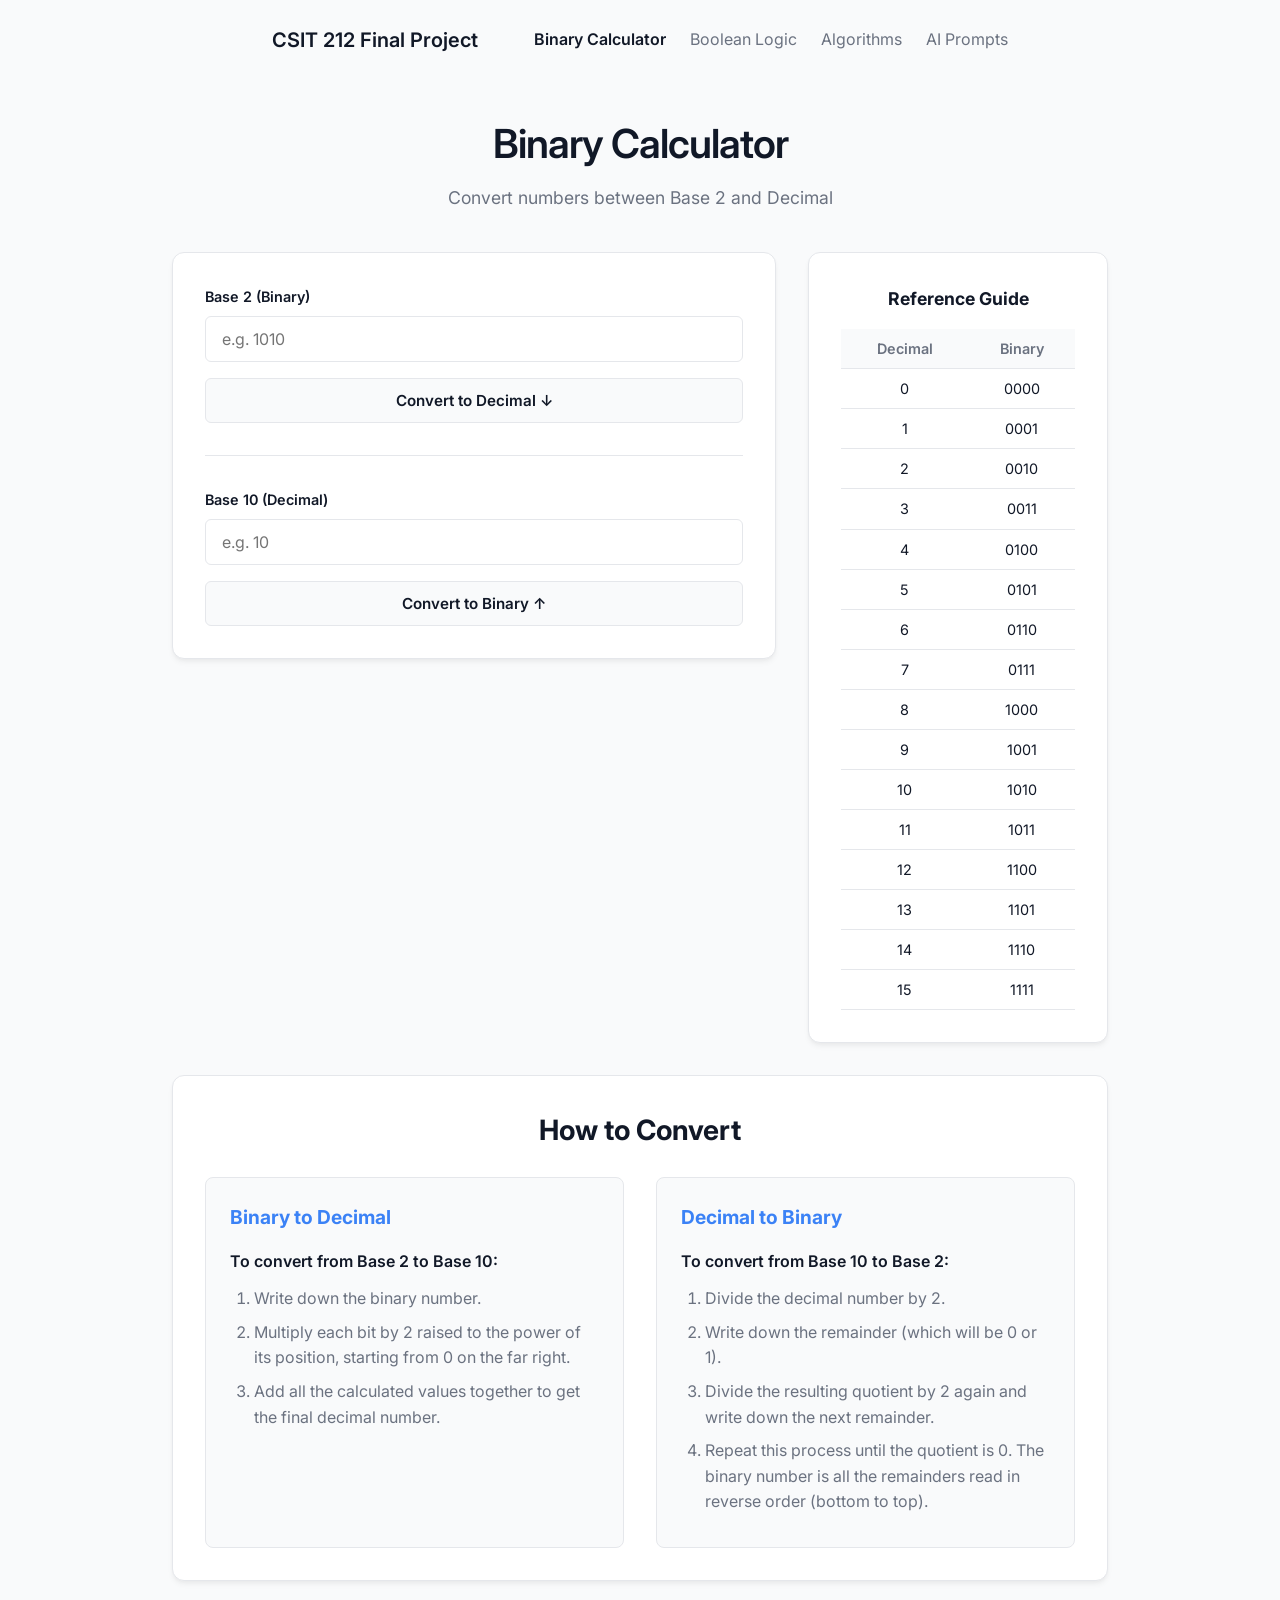
==== index.html @ cc01d803 "Add interactive algorithm visualizer with Merge/Quick Sort" ====
<!DOCTYPE html>
<html lang="en">
<head>
    <meta charset="UTF-8">
    <meta name="viewport" content="width=device-width, initial-scale=1.0">
    <title>CSIT 212 Final Project</title>
    <meta name="description" content="A simple and minimalistic binary conversion calculator.">
    <link rel="preconnect" href="https://fonts.googleapis.com">
    <link rel="preconnect" href="https://fonts.gstatic.com" crossorigin>
    <link href="https://fonts.googleapis.com/css2?family=Inter:wght@300;400;600&display=swap" rel="stylesheet">
    <link rel="stylesheet" href="style.css">
</head>
<body>
    <nav class="navbar">
        <div class="nav-brand">CSIT 212 Final Project</div>
        <ul class="nav-links">
            <li><a href="index.html" class="active">Binary Calculator</a></li>
            <li><a href="boolean-logic.html">Boolean Logic</a></li>
            <li><a href="algorithm-visualizer.html">Algorithms</a></li>
            <li><a href="ai-prompts.html">AI Prompts</a></li>
        </ul>
    </nav>

    <main class="container">
        <header class="header">
            <h1>Binary Calculator</h1>
            <p>Convert numbers between Base 2 and Decimal</p>
        </header>

        <div class="main-content">
            <section class="calculator-card card">
                <div class="input-group">
                    <label for="binaryInput">Base 2 (Binary)</label>
                    <input type="text" id="binaryInput" placeholder="e.g. 1010" autocomplete="off">
                    <button id="btnToDecimal" class="btn">Convert to Decimal &darr;</button>
                </div>

                <div class="divider"></div>

                <div class="input-group">
                    <label for="decimalInput">Base 10 (Decimal)</label>
                    <input type="number" id="decimalInput" placeholder="e.g. 10" autocomplete="off">
                    <button id="btnToBinary" class="btn">Convert to Binary &uarr;</button>
                </div>
                
                <div id="errorMessage" class="error-msg" hidden>Invalid input</div>
            </section>

            <aside class="reference-table card">
                <h3>Reference Guide</h3>
                <table>
                    <thead>
                        <tr><th>Decimal</th><th>Binary</th></tr>
                    </thead>
                    <tbody>
                        <tr><td>0</td><td>0000</td></tr>
                        <tr><td>1</td><td>0001</td></tr>
                        <tr><td>2</td><td>0010</td></tr>
                        <tr><td>3</td><td>0011</td></tr>
                        <tr><td>4</td><td>0100</td></tr>
                        <tr><td>5</td><td>0101</td></tr>
                        <tr><td>6</td><td>0110</td></tr>
                        <tr><td>7</td><td>0111</td></tr>
                        <tr><td>8</td><td>1000</td></tr>
                        <tr><td>9</td><td>1001</td></tr>
                        <tr><td>10</td><td>1010</td></tr>
                        <tr><td>11</td><td>1011</td></tr>
                        <tr><td>12</td><td>1100</td></tr>
                        <tr><td>13</td><td>1101</td></tr>
                        <tr><td>14</td><td>1110</td></tr>
                        <tr><td>15</td><td>1111</td></tr>
                    </tbody>
                </table>
            </aside>
        </div>

        <section class="instructions-section card">
            <h2>How to Convert</h2>
            <div class="instructions-grid">
                <div class="instruction-block">
                    <h3>Binary to Decimal</h3>
                    <p>To convert from Base 2 to Base 10:</p>
                    <ol>
                        <li>Write down the binary number.</li>
                        <li>Multiply each bit by 2 raised to the power of its position, starting from 0 on the far right.</li>
                        <li>Add all the calculated values together to get the final decimal number.</li>
                    </ol>
                </div>
                <div class="instruction-block">
                    <h3>Decimal to Binary</h3>
                    <p>To convert from Base 10 to Base 2:</p>
                    <ol>
                        <li>Divide the decimal number by 2.</li>
                        <li>Write down the remainder (which will be 0 or 1).</li>
                        <li>Divide the resulting quotient by 2 again and write down the next remainder.</li>
                        <li>Repeat this process until the quotient is 0. The binary number is all the remainders read in reverse order (bottom to top).</li>
                    </ol>
                </div>
            </div>
        </section>
    </main>

    <script src="script.js"></script>
</body>
</html>
---- style.css ----
:root {
    --bg-color: #f9fafb;
    --card-bg: #ffffff;
    --text-main: #111827;
    --text-muted: #6b7280;
    --accent-color: #3b82f6;
    --accent-hover: #2563eb;
    --border-color: #e5e7eb;
    --error-color: #ef4444;
}

* {
    box-sizing: border-box;
    margin: 0;
    padding: 0;
}

body {
    font-family: 'Inter', sans-serif;
    background-color: var(--bg-color);
    color: var(--text-main);
    line-height: 1.6;
    display: flex;
    flex-direction: column;
    align-items: center;
    min-height: 100vh;
}

/* Navigation */
.navbar {
    width: 100%;
    max-width: 800px;
    display: flex;
    justify-content: space-between;
    align-items: center;
    padding: 1.5rem 2rem;
    background-color: var(--bg-color);
}

.nav-brand {
    font-weight: 600;
    font-size: 1.25rem;
    color: var(--text-main);
}

.nav-links {
    list-style: none;
    display: flex;
    gap: 1.5rem;
}

.nav-links a {
    text-decoration: none;
    color: var(--text-muted);
    font-weight: 400;
    transition: color 0.2s ease;
}

.nav-links a:hover, .nav-links a.active {
    color: var(--text-main);
    font-weight: 600;
}

/* Layout */
.container {
    width: 100%;
    max-width: 1000px;
    padding: 2rem;
    flex: 1;
}

.header {
    margin-bottom: 2.5rem;
    text-align: center;
}

.header h1 {
    font-size: 2.5rem;
    font-weight: 600;
    margin-bottom: 0.5rem;
    letter-spacing: -0.025em;
}

.header p {
    color: var(--text-muted);
    font-size: 1.1rem;
}

.main-content {
    display: flex;
    gap: 2rem;
    align-items: flex-start;
    flex-wrap: wrap;
}

.card {
    background: var(--card-bg);
    border: 1px solid var(--border-color);
    border-radius: 12px;
    padding: 2rem;
    box-shadow: 0 4px 6px -1px rgba(0, 0, 0, 0.05), 0 2px 4px -1px rgba(0, 0, 0, 0.03);
}

.calculator-card {
    flex: 1;
    min-width: 300px;
}

.input-group {
    display: flex;
    flex-direction: column;
    gap: 0.5rem;
}

.input-group label {
    font-weight: 600;
    font-size: 0.9rem;
    color: var(--text-main);
}

.input-group input {
    padding: 0.75rem 1rem;
    font-size: 1rem;
    border: 1px solid var(--border-color);
    border-radius: 6px;
    outline: none;
    transition: border-color 0.2s ease, box-shadow 0.2s ease;
    font-family: inherit;
}

.input-group input:focus {
    border-color: var(--accent-color);
    box-shadow: 0 0 0 3px rgba(59, 130, 246, 0.1);
}

.btn {
    margin-top: 0.5rem;
    padding: 0.75rem;
    background-color: var(--bg-color);
    color: var(--text-main);
    border: 1px solid var(--border-color);
    border-radius: 6px;
    font-size: 0.95rem;
    font-weight: 600;
    cursor: pointer;
    transition: all 0.2s ease;
    font-family: inherit;
}

.btn:hover {
    background-color: var(--border-color);
}

.btn:active {
    transform: translateY(1px);
}

.divider {
    height: 1px;
    background-color: var(--border-color);
    margin: 2rem 0;
}

.error-msg {
    margin-top: 1.5rem;
    padding: 0.75rem;
    background-color: #fee2e2;
    color: var(--error-color);
    border-radius: 6px;
    font-size: 0.9rem;
    text-align: center;
    border: 1px solid #fecaca;
}

/* AI Prompts Log */
.log-section {
    display: flex;
    flex-direction: column;
    gap: 2rem;
}

.log-entry {
    background: var(--card-bg);
    border: 1px solid var(--border-color);
    border-radius: 12px;
    padding: 1.5rem;
    box-shadow: 0 2px 4px rgba(0,0,0,0.02);
}

.log-meta {
    font-size: 0.85rem;
    color: var(--text-muted);
    margin-bottom: 0.5rem;
}

.log-entry h3 {
    margin-bottom: 1rem;
    font-size: 1.25rem;
}

.prompt-block, .task-block {
    margin-bottom: 1rem;
    padding: 1rem;
    border-radius: 8px;
    font-size: 0.95rem;
}

.prompt-block {
    background-color: var(--bg-color);
    border-left: 3px solid var(--accent-color);
}

.task-block {
    background-color: #f0fdf4;
    border-left: 3px solid #22c55e;
}

.prompt-block strong, .task-block strong {
    display: block;
    margin-bottom: 0.25rem;
    color: var(--text-main);
}

.prompt-block p, .task-block p {
    color: var(--text-muted);
}

/* Reference Table */
.reference-table {
    flex: 0 0 300px;
}

.reference-table h3 {
    margin-bottom: 1rem;
    font-size: 1.1rem;
    text-align: center;
}

table {
    width: 100%;
    border-collapse: collapse;
    font-size: 0.9rem;
}

th, td {
    padding: 0.5rem;
    text-align: center;
    border-bottom: 1px solid var(--border-color);
}

th {
    font-weight: 600;
    color: var(--text-muted);
    background-color: var(--bg-color);
}

tbody tr:hover {
    background-color: #f3f4f6;
}

/* Instructions Section */
.instructions-section {
    margin-top: 2rem;
}

.instructions-section h2 {
    text-align: center;
    margin-bottom: 1.5rem;
    font-size: 1.75rem;
}

.instructions-grid {
    display: flex;
    gap: 2rem;
    flex-wrap: wrap;
}

.instruction-block {
    flex: 1;
    min-width: 300px;
    background-color: var(--bg-color);
    padding: 1.5rem;
    border-radius: 8px;
    border: 1px solid var(--border-color);
}

.instruction-block h3 {
    margin-bottom: 1rem;
    color: var(--accent-color);
    font-size: 1.2rem;
}

.instruction-block p {
    margin-bottom: 0.75rem;
    font-weight: 600;
}

.instruction-block ol {
    margin-left: 1.5rem;
    color: var(--text-muted);
}

.instruction-block li {
    margin-bottom: 0.5rem;
}

/* Logic Simulator */
.interactive-logic h2 {
    font-size: 1.75rem;
    margin-bottom: 0.5rem;
}

.simulator-controls {
    flex-wrap: wrap;
}

.input-section, .gate-section, .output-section {
    display: flex;
    flex-direction: column;
    align-items: center;
    gap: 0.5rem;
}

.input-section label, .gate-section label, .output-section label {
    font-weight: 600;
    color: var(--text-muted);
    font-size: 0.9rem;
}

.toggle-btn {
    width: 60px;
    height: 60px;
    border-radius: 50%;
    border: 2px solid var(--border-color);
    background-color: var(--bg-color);
    font-size: 1.5rem;
    font-weight: 600;
    cursor: pointer;
    transition: all 0.2s ease;
    color: var(--text-main);
}

.toggle-btn[data-state="1"] {
    background-color: var(--accent-color);
    color: #fff;
    border-color: var(--accent-color);
}

.gate-select {
    padding: 0.75rem 1rem;
    font-size: 1.1rem;
    border: 1px solid var(--border-color);
    border-radius: 6px;
    outline: none;
    cursor: pointer;
    background-color: var(--card-bg);
}

.light-bulb {
    width: 60px;
    height: 60px;
    border-radius: 50%;
    background-color: #e5e7eb;
    border: 2px solid #d1d5db;
    transition: all 0.3s ease;
}

.light-bulb.on {
    background-color: #fde047;
    border-color: #facc15;
    box-shadow: 0 0 20px 5px rgba(250, 204, 21, 0.5);
}
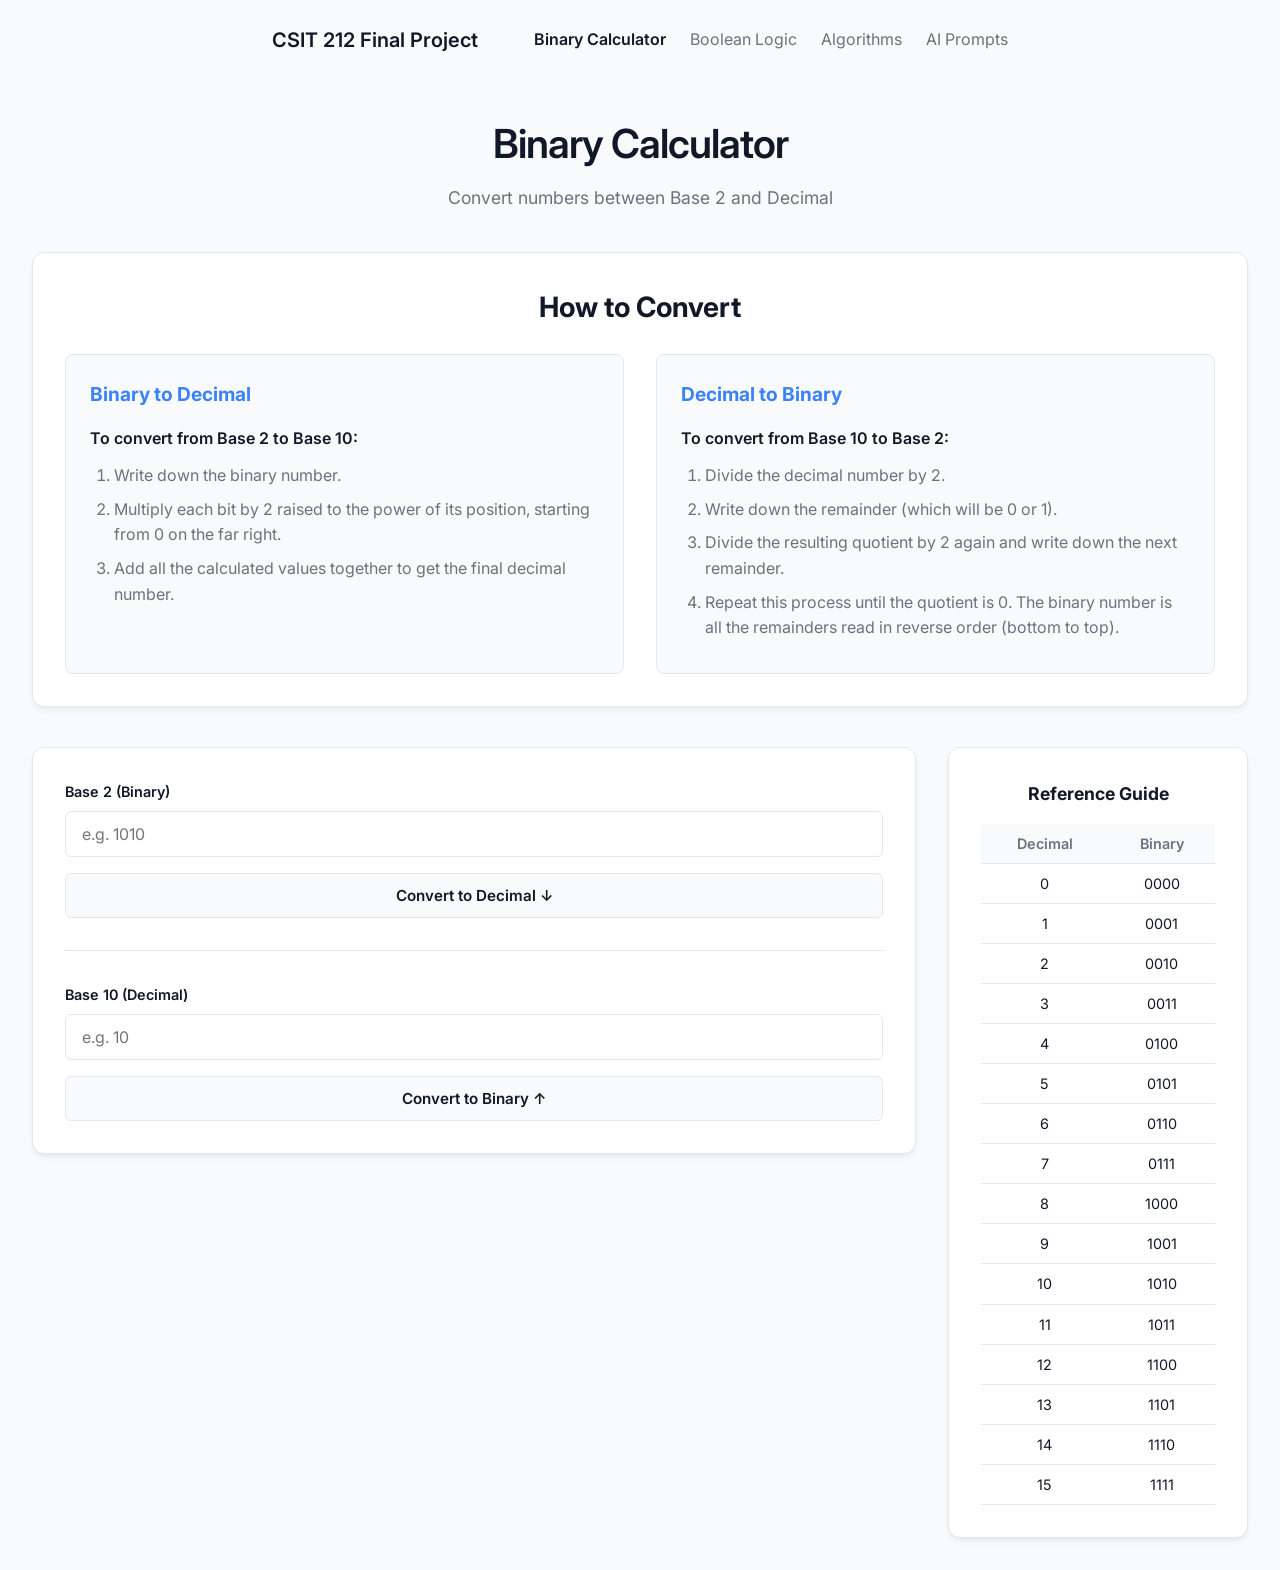
==== commit 9b872946: "Move instructions and descriptions to the top of all pages" ====
--- a/index.html
+++ b/index.html
@@ -26,6 +26,31 @@
             <h1>Binary Calculator</h1>
             <p>Convert numbers between Base 2 and Decimal</p>
         </header>
+
+        <section class="instructions-section card" style="margin-bottom: 2.5rem;">
+            <h2>How to Convert</h2>
+            <div class="instructions-grid">
+                <div class="instruction-block">
+                    <h3>Binary to Decimal</h3>
+                    <p>To convert from Base 2 to Base 10:</p>
+                    <ol>
+                        <li>Write down the binary number.</li>
+                        <li>Multiply each bit by 2 raised to the power of its position, starting from 0 on the far right.</li>
+                        <li>Add all the calculated values together to get the final decimal number.</li>
+                    </ol>
+                </div>
+                <div class="instruction-block">
+                    <h3>Decimal to Binary</h3>
+                    <p>To convert from Base 10 to Base 2:</p>
+                    <ol>
+                        <li>Divide the decimal number by 2.</li>
+                        <li>Write down the remainder (which will be 0 or 1).</li>
+                        <li>Divide the resulting quotient by 2 again and write down the next remainder.</li>
+                        <li>Repeat this process until the quotient is 0. The binary number is all the remainders read in reverse order (bottom to top).</li>
+                    </ol>
+                </div>
+            </div>
+        </section>
 
         <div class="main-content">
             <section class="calculator-card card">
@@ -74,30 +99,7 @@
             </aside>
         </div>
 
-        <section class="instructions-section card">
-            <h2>How to Convert</h2>
-            <div class="instructions-grid">
-                <div class="instruction-block">
-                    <h3>Binary to Decimal</h3>
-                    <p>To convert from Base 2 to Base 10:</p>
-                    <ol>
-                        <li>Write down the binary number.</li>
-                        <li>Multiply each bit by 2 raised to the power of its position, starting from 0 on the far right.</li>
-                        <li>Add all the calculated values together to get the final decimal number.</li>
-                    </ol>
-                </div>
-                <div class="instruction-block">
-                    <h3>Decimal to Binary</h3>
-                    <p>To convert from Base 10 to Base 2:</p>
-                    <ol>
-                        <li>Divide the decimal number by 2.</li>
-                        <li>Write down the remainder (which will be 0 or 1).</li>
-                        <li>Divide the resulting quotient by 2 again and write down the next remainder.</li>
-                        <li>Repeat this process until the quotient is 0. The binary number is all the remainders read in reverse order (bottom to top).</li>
-                    </ol>
-                </div>
-            </div>
-        </section>
+        
     </main>
 
     <script src="script.js"></script>
--- a/style.css
+++ b/style.css
@@ -64,7 +64,7 @@
 /* Layout */
 .container {
     width: 100%;
-    max-width: 1000px;
+    max-width: 1400px;
     padding: 2rem;
     flex: 1;
 }
@@ -370,3 +370,31 @@
     border-color: #facc15;
     box-shadow: 0 0 20px 5px rgba(250, 204, 21, 0.5);
 }
+
+/* Mobile Responsiveness */
+@media screen and (max-width: 768px) {
+    .nav-links {
+        flex-direction: column;
+        gap: 0.5rem;
+        align-items: center;
+        margin-top: 1rem;
+    }
+    
+    .navbar {
+        flex-direction: column;
+        padding: 1rem;
+    }
+    
+    .header h1 {
+        font-size: 2rem;
+    }
+    
+    .main-content, .instructions-grid {
+        flex-direction: column;
+    }
+
+    .calculator-card, .reference-table, .instruction-block {
+        width: 100%;
+        min-width: unset;
+    }
+}
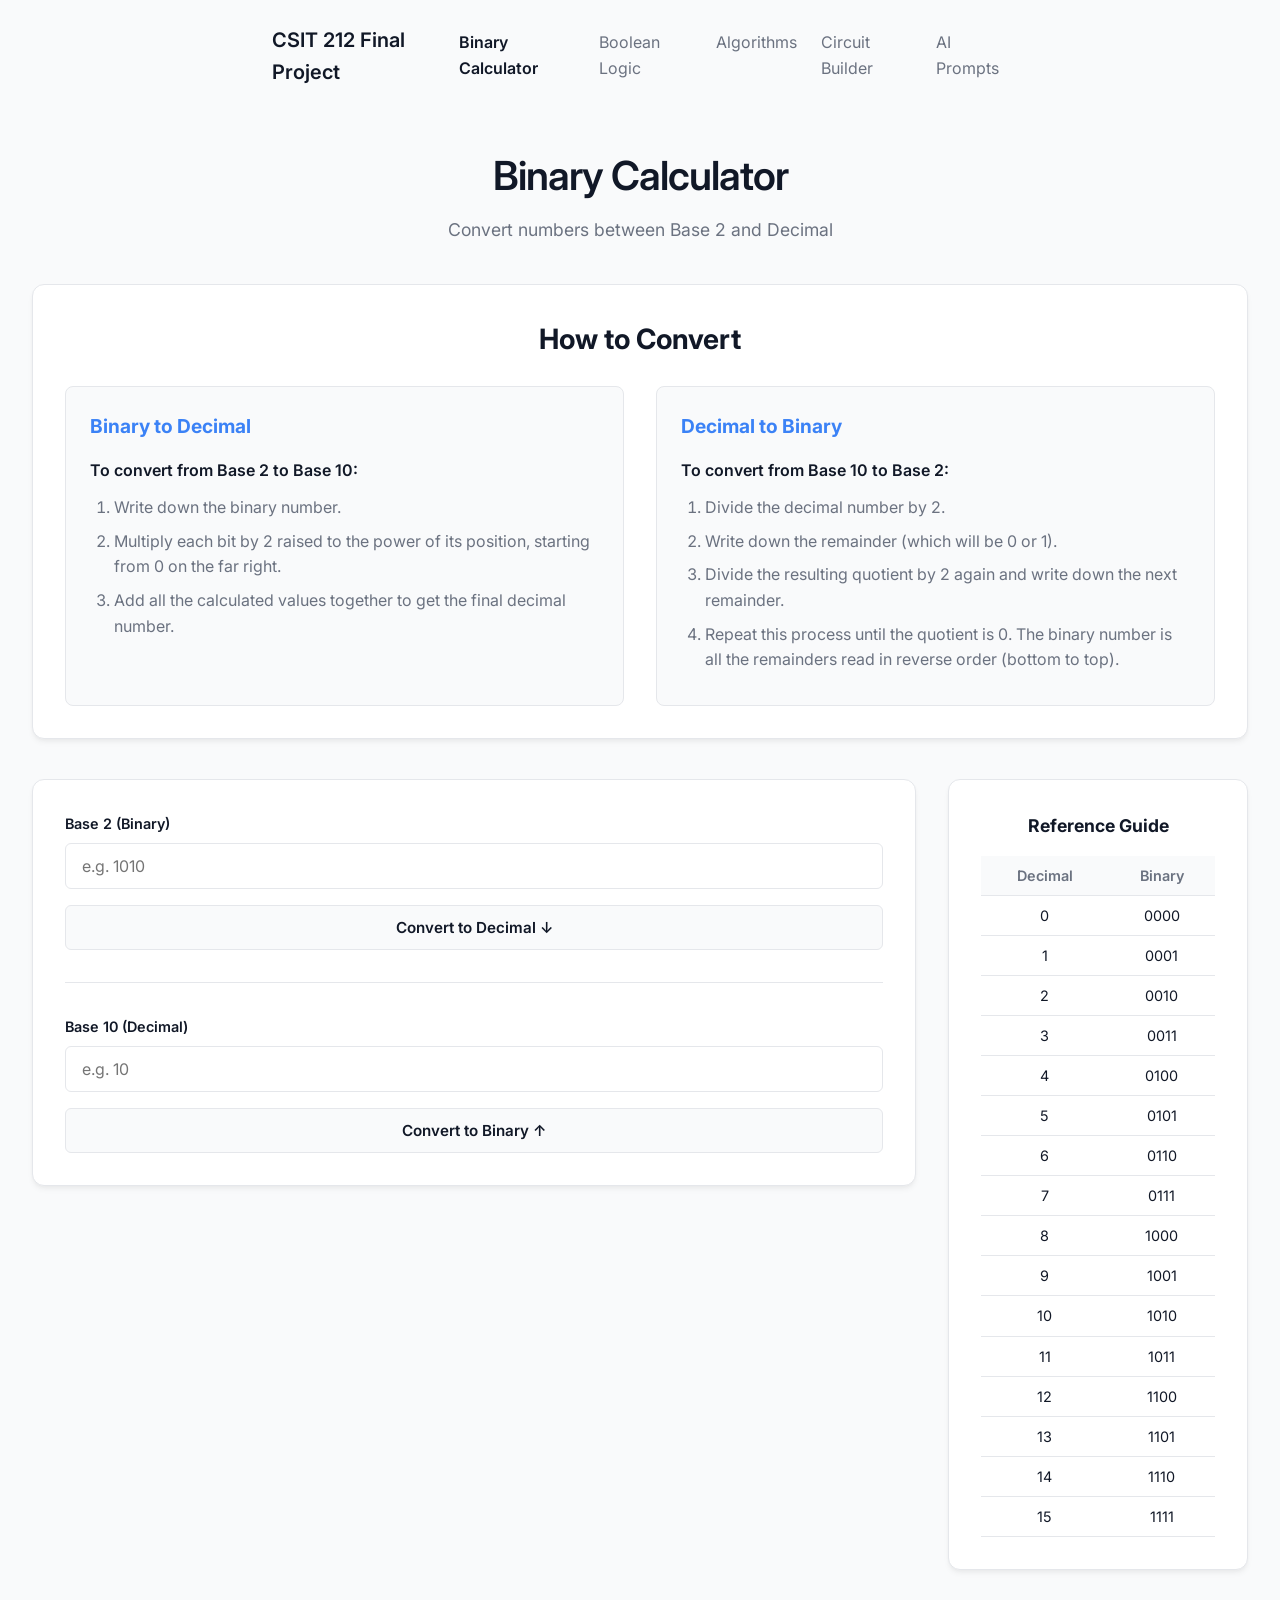
==== commit 31b50620: "Add interactive Logic Circuit Builder page with drag-and-drop and SVG wires" ====
--- a/index.html
+++ b/index.html
@@ -17,6 +17,7 @@
             <li><a href="index.html" class="active">Binary Calculator</a></li>
             <li><a href="boolean-logic.html">Boolean Logic</a></li>
             <li><a href="algorithm-visualizer.html">Algorithms</a></li>
+            <li><a href="circuit-builder.html">Circuit Builder</a></li>
             <li><a href="ai-prompts.html">AI Prompts</a></li>
         </ul>
     </nav>
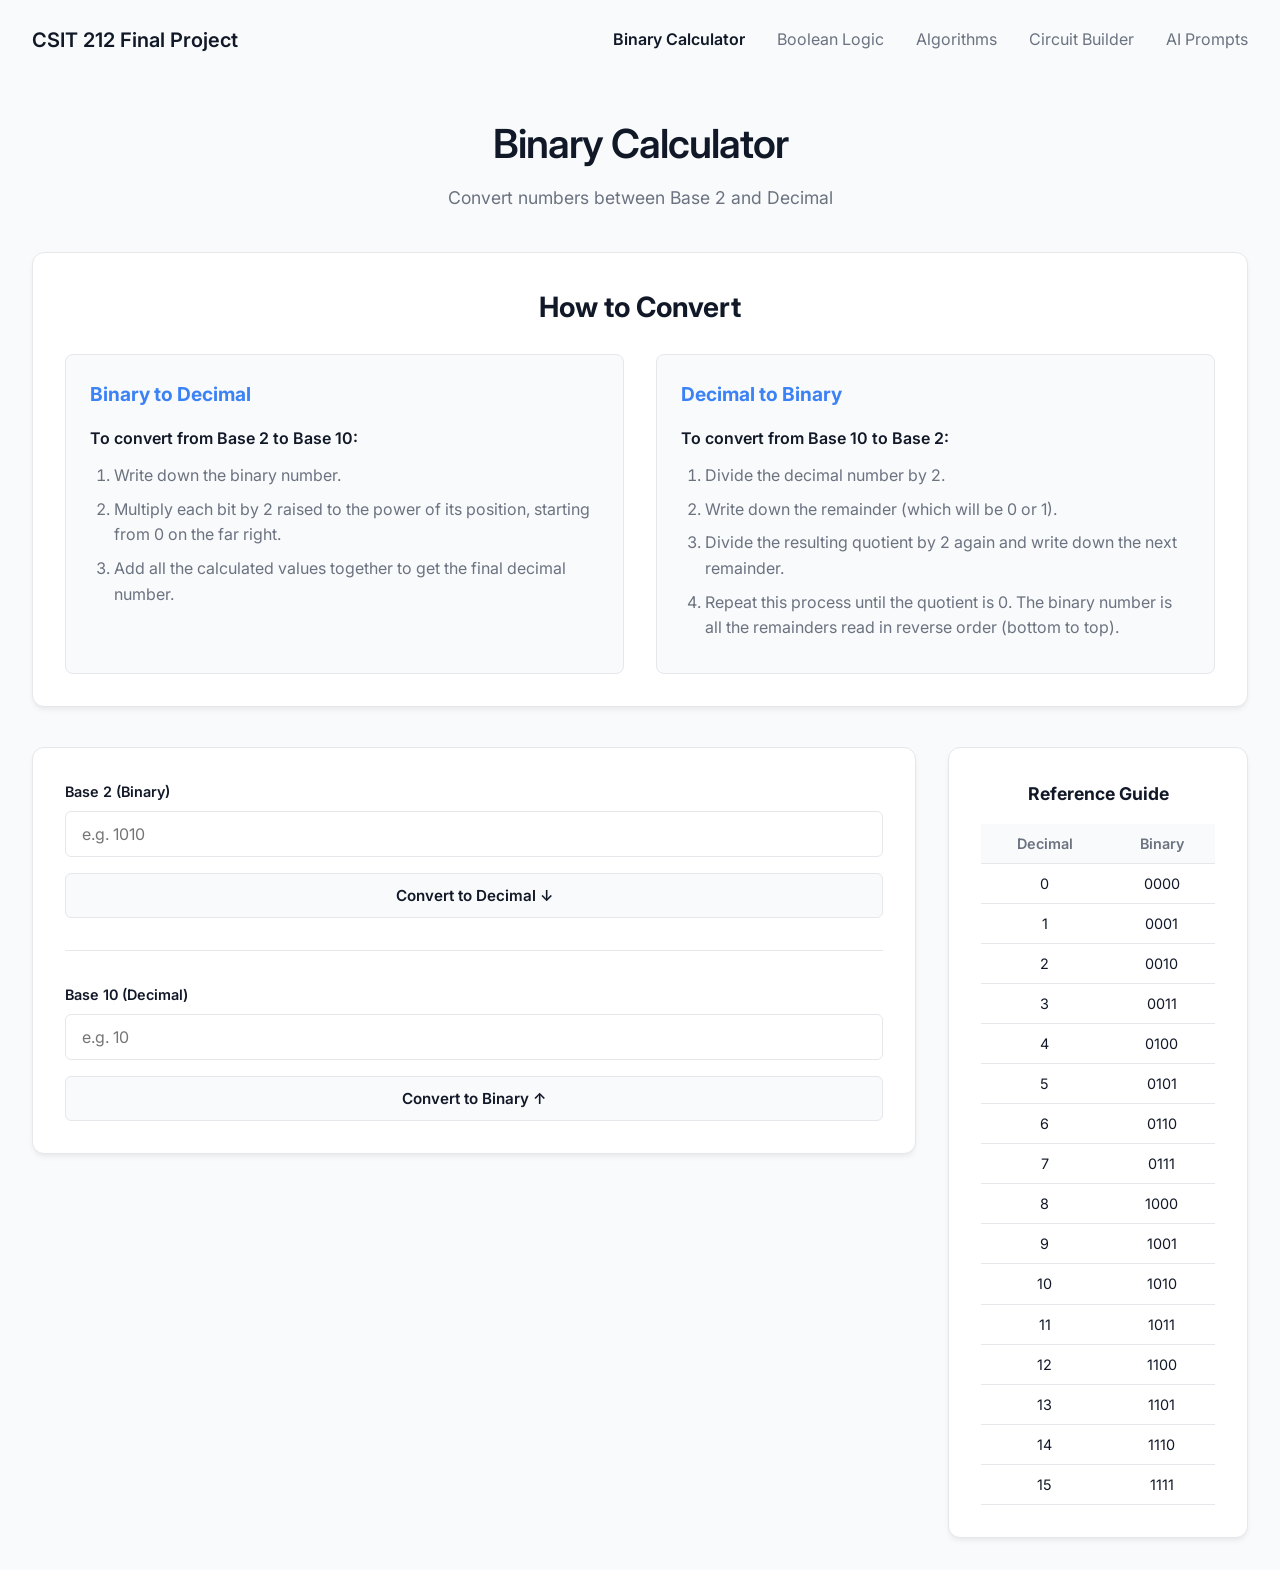
==== commit 76621bfd: "Space out navbar and link brand logo to index" ====
--- a/index.html
+++ b/index.html
@@ -12,7 +12,7 @@
 </head>
 <body>
     <nav class="navbar">
-        <div class="nav-brand">CSIT 212 Final Project</div>
+        <a href="index.html" class="nav-brand">CSIT 212 Final Project</a>
         <ul class="nav-links">
             <li><a href="index.html" class="active">Binary Calculator</a></li>
             <li><a href="boolean-logic.html">Boolean Logic</a></li>
--- a/style.css
+++ b/style.css
@@ -29,7 +29,7 @@
 /* Navigation */
 .navbar {
     width: 100%;
-    max-width: 800px;
+    max-width: 1400px;
     display: flex;
     justify-content: space-between;
     align-items: center;
@@ -41,12 +41,18 @@
     font-weight: 600;
     font-size: 1.25rem;
     color: var(--text-main);
+    text-decoration: none;
+    transition: opacity 0.2s ease;
+}
+
+.nav-brand:hover {
+    opacity: 0.8;
 }
 
 .nav-links {
     list-style: none;
     display: flex;
-    gap: 1.5rem;
+    gap: 2rem;
 }
 
 .nav-links a {
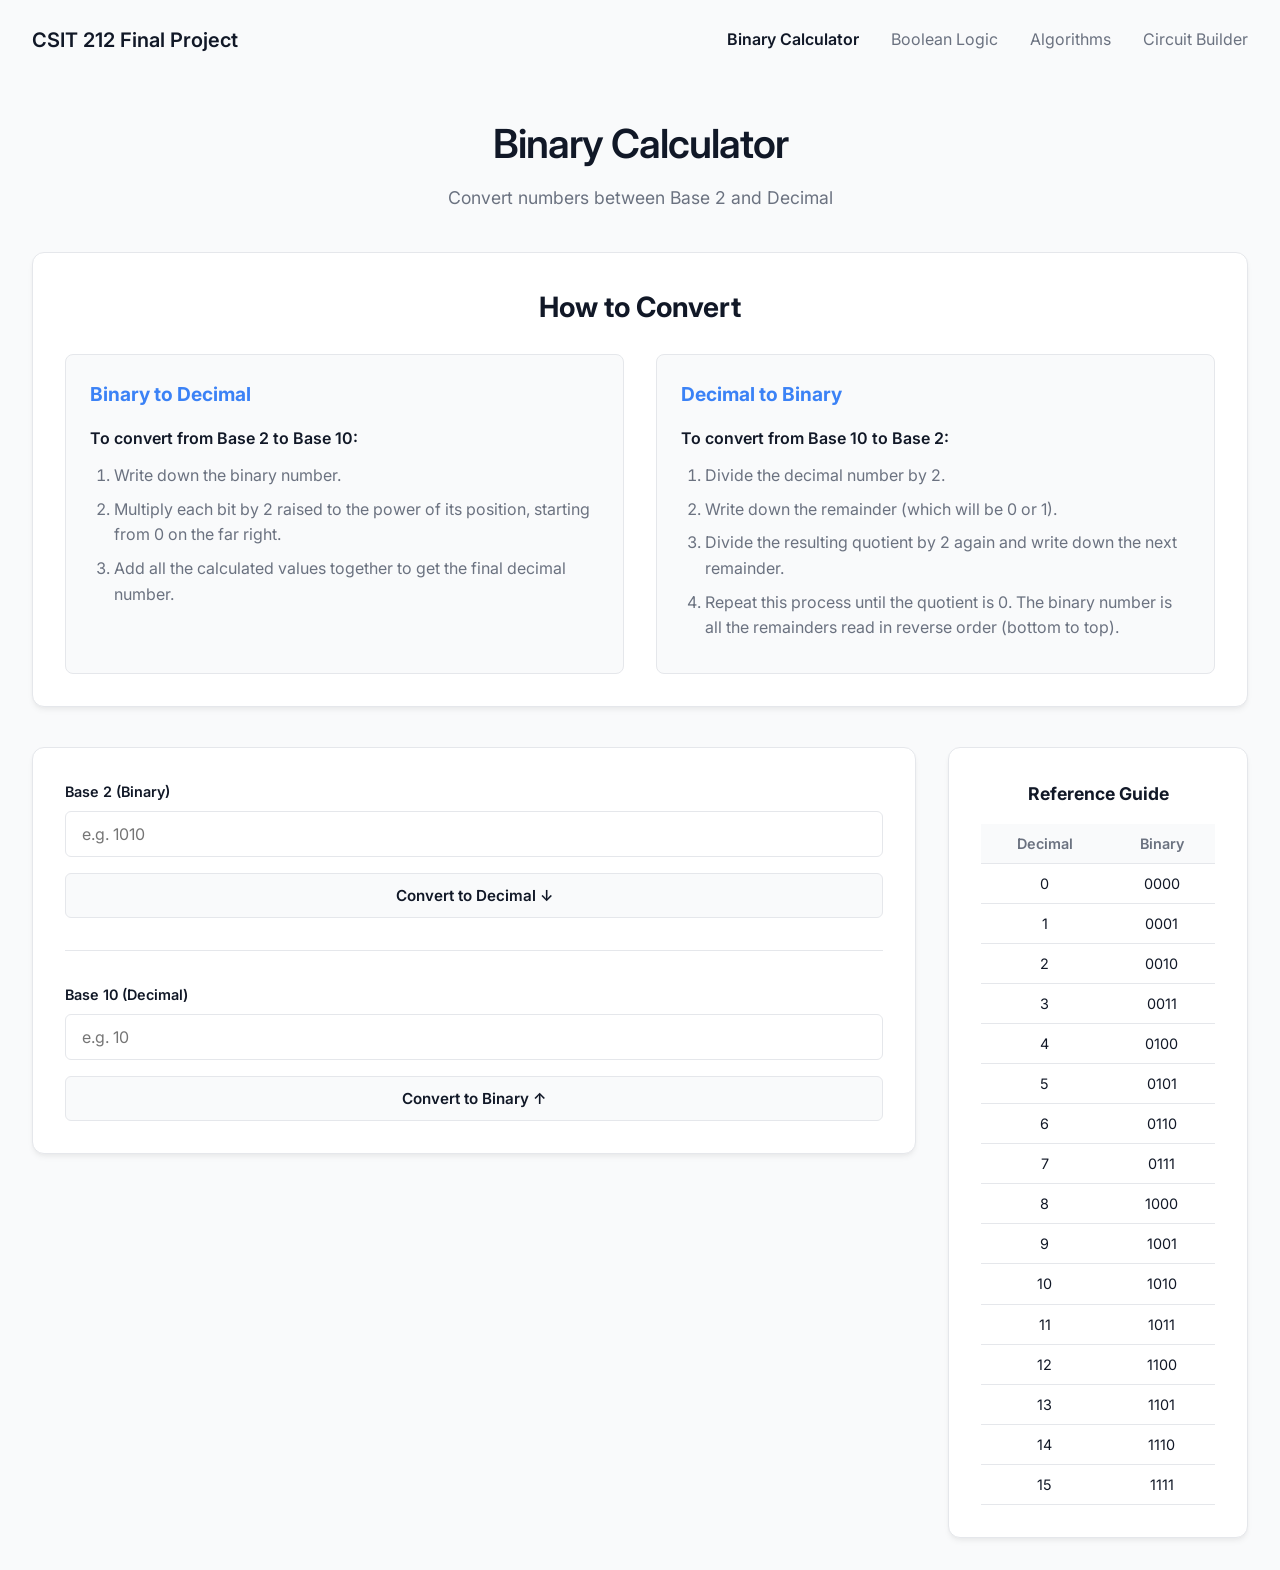
==== commit 34d95d00: "Remove AI Prompts page from website and navigation" ====
--- a/index.html
+++ b/index.html
@@ -18,7 +18,6 @@
             <li><a href="boolean-logic.html">Boolean Logic</a></li>
             <li><a href="algorithm-visualizer.html">Algorithms</a></li>
             <li><a href="circuit-builder.html">Circuit Builder</a></li>
-            <li><a href="ai-prompts.html">AI Prompts</a></li>
         </ul>
     </nav>
 
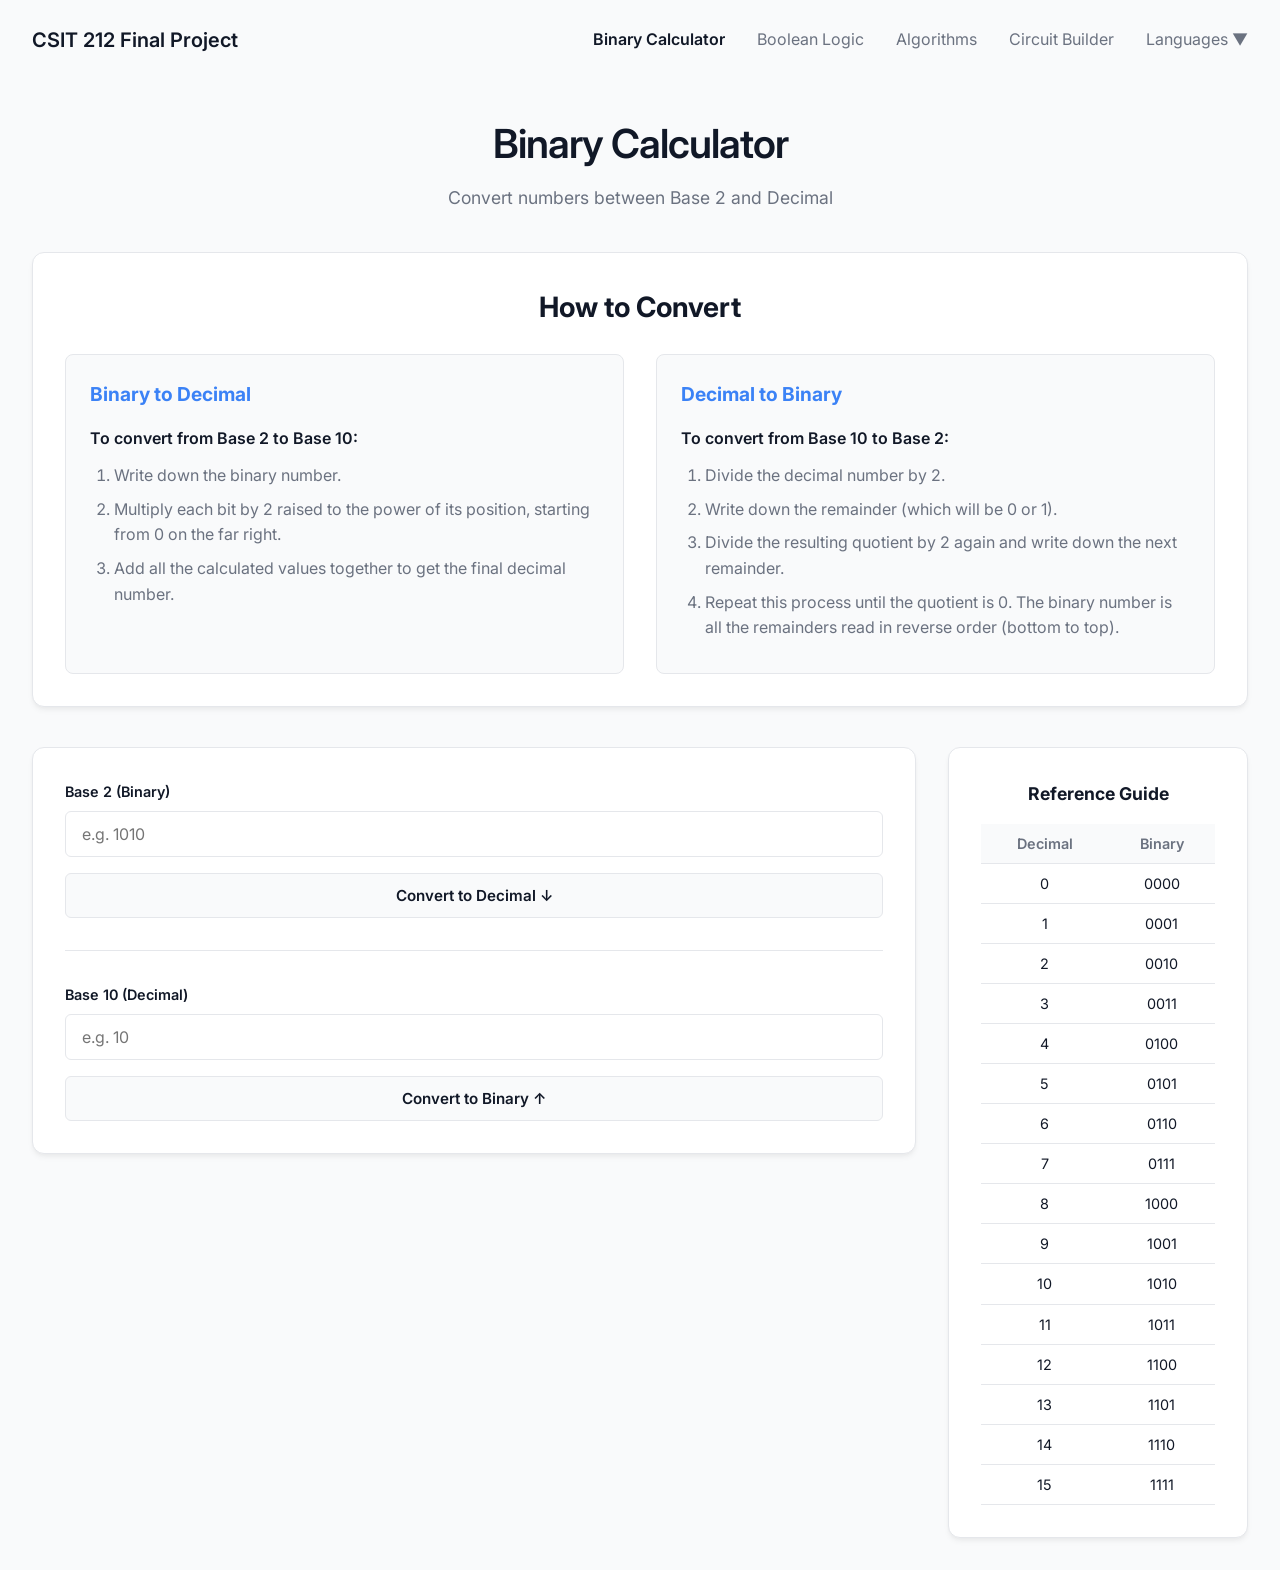
==== commit c151f653: "Add educational language summary pages and navigation dropdown" ====
--- a/index.html
+++ b/index.html
@@ -18,6 +18,15 @@
             <li><a href="boolean-logic.html">Boolean Logic</a></li>
             <li><a href="algorithm-visualizer.html">Algorithms</a></li>
             <li><a href="circuit-builder.html">Circuit Builder</a></li>
+            <li class="dropdown">
+                <a href="javascript:void(0)" class="dropbtn">Languages ▼</a>
+                <div class="dropdown-content">
+                    <a href="html-summary.html">HTML</a>
+                    <a href="css-summary.html">CSS</a>
+                    <a href="js-summary.html">JavaScript</a>
+                    <a href="python-summary.html">Python</a>
+                </div>
+            </li>
         </ul>
     </nav>
 
--- a/style.css
+++ b/style.css
@@ -65,6 +65,44 @@
 .nav-links a:hover, .nav-links a.active {
     color: var(--text-main);
     font-weight: 600;
+}
+
+/* Dropdown */
+.dropdown {
+    position: relative;
+    display: inline-block;
+}
+
+.dropdown-content {
+    display: none;
+    position: absolute;
+    background-color: var(--card-bg);
+    min-width: 160px;
+    box-shadow: var(--shadow);
+    z-index: 1000;
+    border-radius: 8px;
+    overflow: hidden;
+    top: 100%;
+    left: 50%;
+    transform: translateX(-50%);
+    margin-top: 0.5rem;
+}
+
+.dropdown-content a {
+    color: var(--text-main);
+    padding: 12px 16px;
+    text-decoration: none;
+    display: block;
+    font-weight: 400;
+}
+
+.dropdown-content a:hover {
+    background-color: var(--bg-color);
+    color: var(--accent-color);
+}
+
+.dropdown:hover .dropdown-content {
+    display: block;
 }
 
 /* Layout */
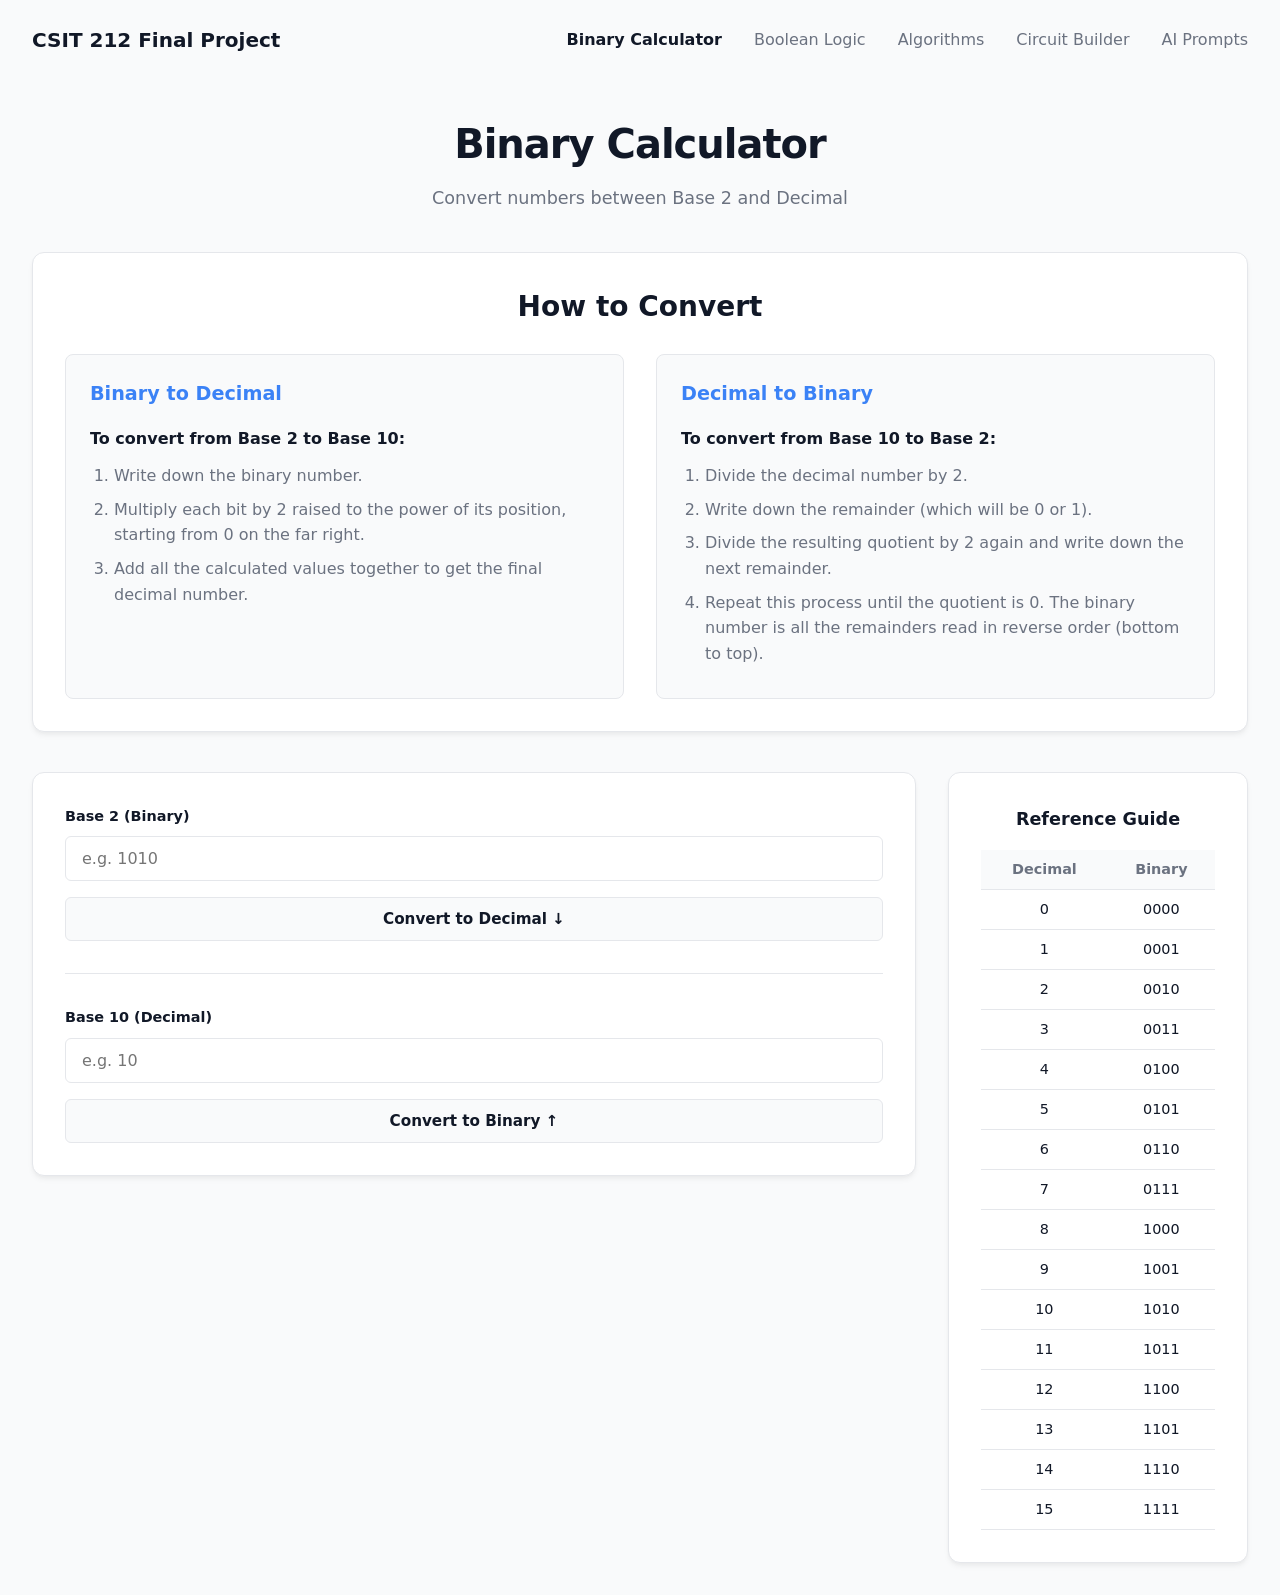
==== commit ef9c8d1d: "Add Algorithm Visualizer education features and nav updates" ====
--- a/index.html
+++ b/index.html
@@ -5,10 +5,7 @@
     <meta name="viewport" content="width=device-width, initial-scale=1.0">
     <title>CSIT 212 Final Project</title>
     <meta name="description" content="A simple and minimalistic binary conversion calculator.">
-    <link rel="preconnect" href="https://fonts.googleapis.com">
-    <link rel="preconnect" href="https://fonts.gstatic.com" crossorigin>
-    <link href="https://fonts.googleapis.com/css2?family=Inter:wght@300;400;600&display=swap" rel="stylesheet">
-    <link rel="stylesheet" href="style.css">
+                <link rel="stylesheet" href="style.css">
 </head>
 <body>
     <nav class="navbar">
@@ -18,15 +15,7 @@
             <li><a href="boolean-logic.html">Boolean Logic</a></li>
             <li><a href="algorithm-visualizer.html">Algorithms</a></li>
             <li><a href="circuit-builder.html">Circuit Builder</a></li>
-            <li class="dropdown">
-                <a href="javascript:void(0)" class="dropbtn">Languages ▼</a>
-                <div class="dropdown-content">
-                    <a href="html-summary.html">HTML</a>
-                    <a href="css-summary.html">CSS</a>
-                    <a href="js-summary.html">JavaScript</a>
-                    <a href="python-summary.html">Python</a>
-                </div>
-            </li>
+            <li><a href="ai-prompts.html">AI Prompts</a></li>
         </ul>
     </nav>
 
--- a/style.css
+++ b/style.css
@@ -16,7 +16,7 @@
 }
 
 body {
-    font-family: 'Inter', sans-serif;
+    font-family: system-ui, -apple-system, BlinkMacSystemFont, 'Segoe UI', Roboto, Helvetica, Arial, sans-serif;
     background-color: var(--bg-color);
     color: var(--text-main);
     line-height: 1.6;
@@ -65,44 +65,6 @@
 .nav-links a:hover, .nav-links a.active {
     color: var(--text-main);
     font-weight: 600;
-}
-
-/* Dropdown */
-.dropdown {
-    position: relative;
-    display: inline-block;
-}
-
-.dropdown-content {
-    display: none;
-    position: absolute;
-    background-color: var(--card-bg);
-    min-width: 160px;
-    box-shadow: var(--shadow);
-    z-index: 1000;
-    border-radius: 8px;
-    overflow: hidden;
-    top: 100%;
-    left: 50%;
-    transform: translateX(-50%);
-    margin-top: 0.5rem;
-}
-
-.dropdown-content a {
-    color: var(--text-main);
-    padding: 12px 16px;
-    text-decoration: none;
-    display: block;
-    font-weight: 400;
-}
-
-.dropdown-content a:hover {
-    background-color: var(--bg-color);
-    color: var(--accent-color);
-}
-
-.dropdown:hover .dropdown-content {
-    display: block;
 }
 
 /* Layout */
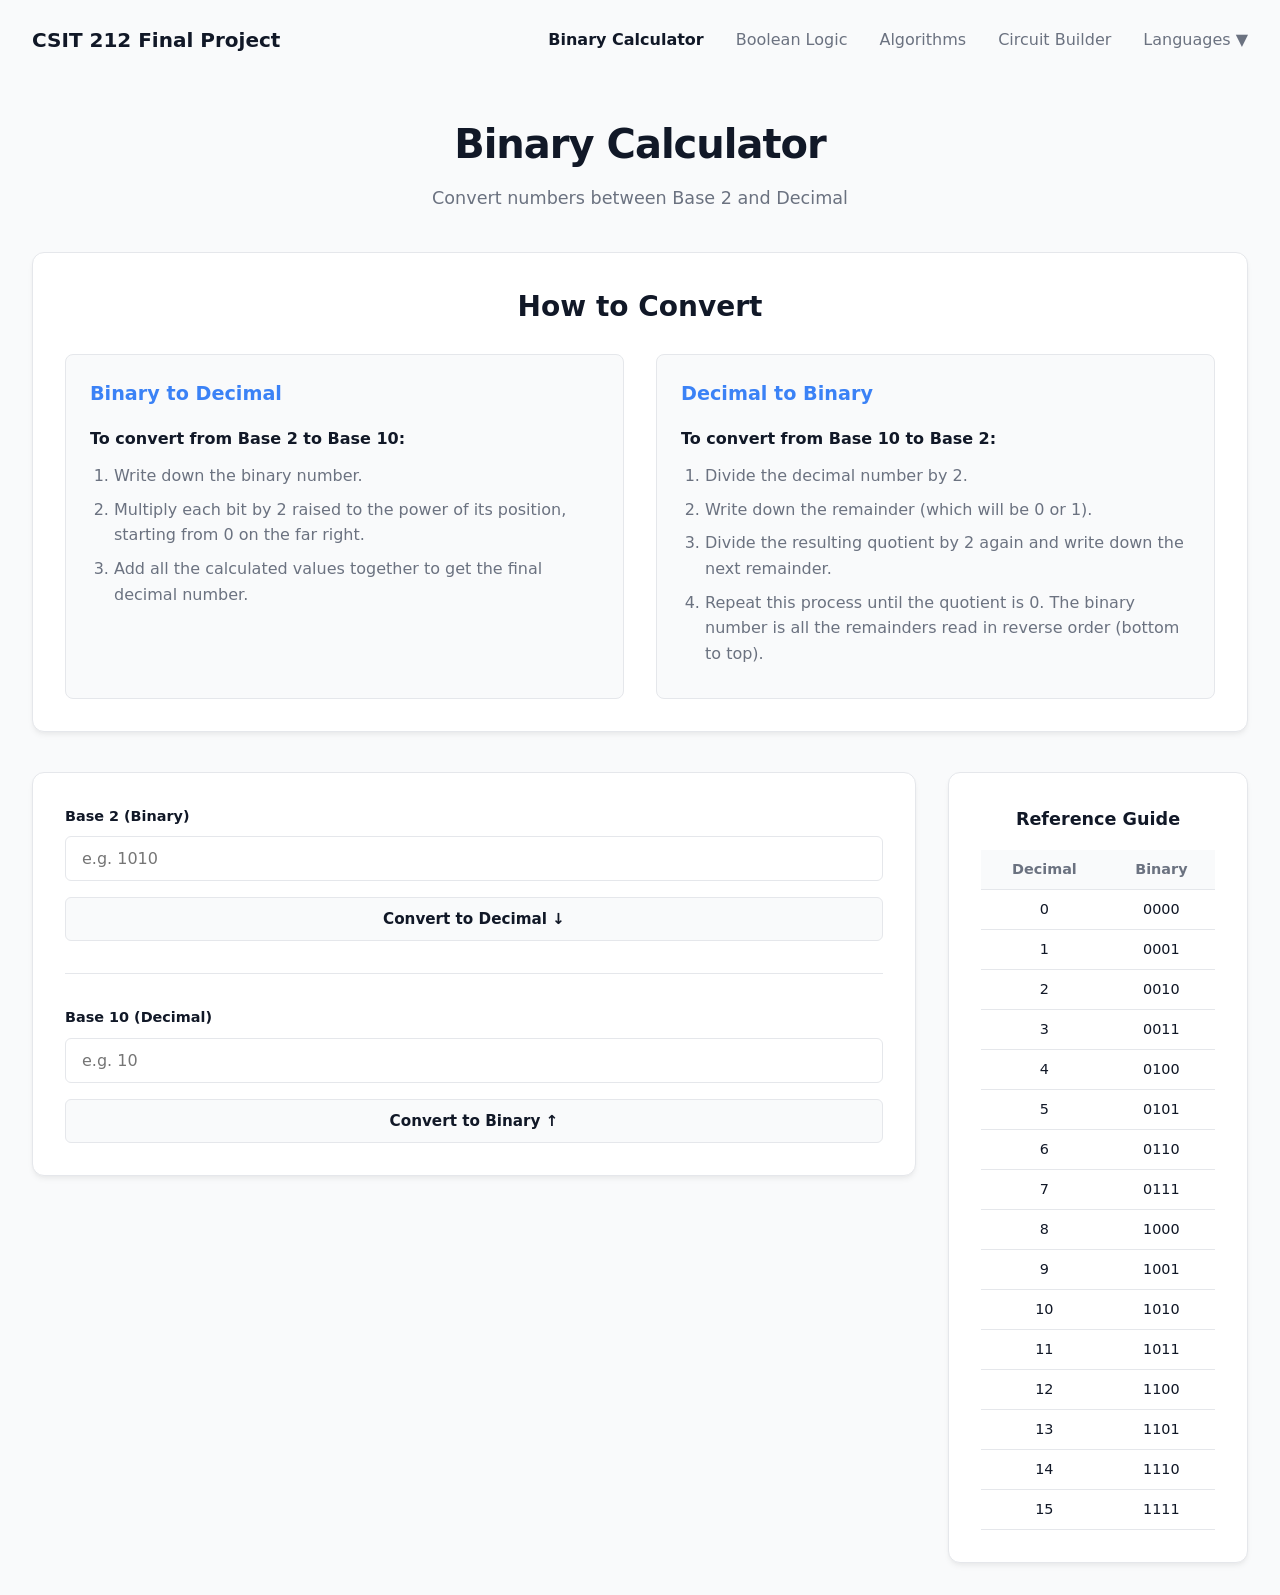
==== commit ac3b45a7: "Add Algorithm Visualizer education features and nav updates" ====
--- a/index.html
+++ b/index.html
@@ -15,7 +15,15 @@
             <li><a href="boolean-logic.html">Boolean Logic</a></li>
             <li><a href="algorithm-visualizer.html">Algorithms</a></li>
             <li><a href="circuit-builder.html">Circuit Builder</a></li>
-            <li><a href="ai-prompts.html">AI Prompts</a></li>
+            <li class="dropdown">
+                <a href="javascript:void(0)" class="dropbtn">Languages ▼</a>
+                <div class="dropdown-content">
+                    <a href="html-summary.html">HTML</a>
+                    <a href="css-summary.html">CSS</a>
+                    <a href="js-summary.html">JavaScript</a>
+                    <a href="python-summary.html">Python</a>
+                </div>
+            </li>
         </ul>
     </nav>
 
--- a/style.css
+++ b/style.css
@@ -65,6 +65,43 @@
 .nav-links a:hover, .nav-links a.active {
     color: var(--text-main);
     font-weight: 600;
+}
+
+/* Dropdown */
+.dropdown {
+    position: relative;
+    display: inline-block;
+}
+
+.dropdown-content {
+    display: none;
+    position: absolute;
+    background-color: var(--card-bg);
+    min-width: 160px;
+    box-shadow: var(--shadow);
+    z-index: 1000;
+    border-radius: 8px;
+    overflow: hidden;
+    top: 100%;
+    left: 50%;
+    transform: translateX(-50%);
+}
+
+.dropdown-content a {
+    color: var(--text-main);
+    padding: 12px 16px;
+    text-decoration: none;
+    display: block;
+    font-weight: 400;
+}
+
+.dropdown-content a:hover {
+    background-color: var(--bg-color);
+    color: var(--accent-color);
+}
+
+.dropdown:hover .dropdown-content {
+    display: block;
 }
 
 /* Layout */
